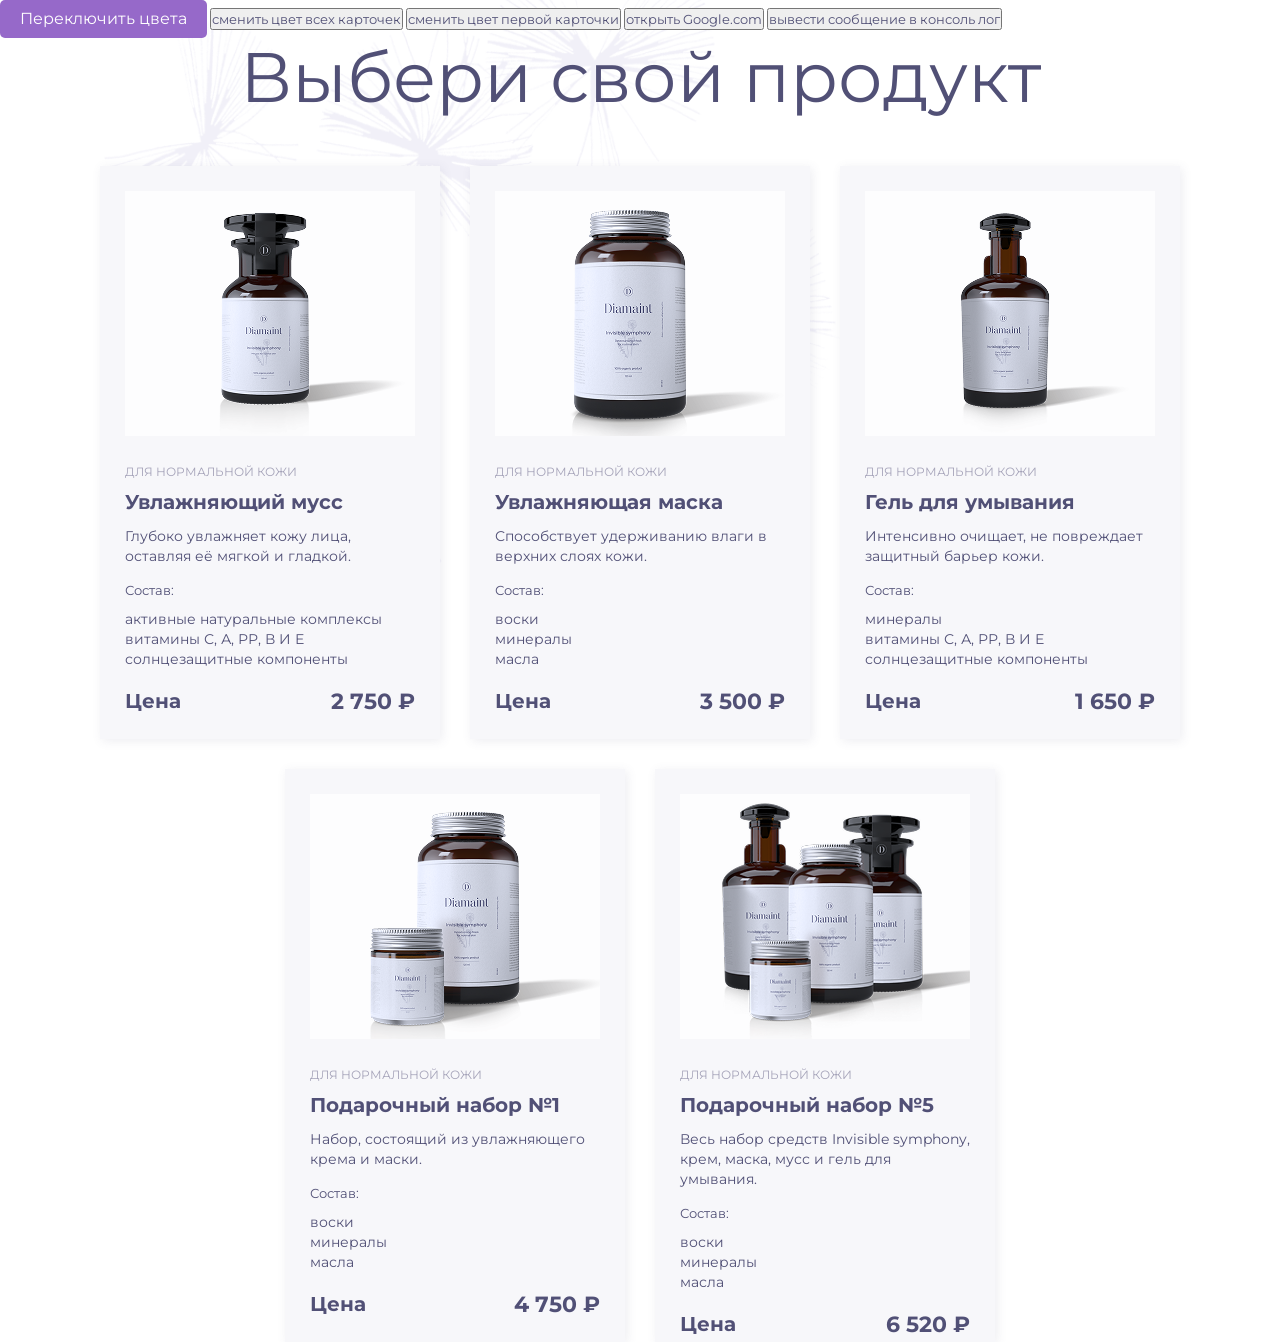
==== index.html @ 0766db38 "homework5update" ====
<!DOCTYPE html>
<html lang="en">
<head>
  <meta charset="UTF-8">
  <meta name="viewport" content="width=device-width, initial-scale=1.0">
  <title>Document</title>
  <link rel="stylesheet" href="/style.css">
  <link rel="preconnect" href="https://fonts.googleapis.com">
  <link rel="preconnect" href="https://fonts.gstatic.com" crossorigin>
  <link href="https://fonts.googleapis.com/css2?family=Barlow+Semi+Condensed:wght@400;800&family=Dancing+Script:wght@400..700&family=Montserrat:ital,wght@0,100..900;1,100..900&display=swap" rel="stylesheet">
</head>
<body>
  <div class="main-title-wrapper">
      <button id="toggle-color-btn">Переключить цвета</button>
      <button id="change-color-all-cards">сменить цвет всех карточек</button>
      <button id="change-color-first-card">сменить цвет первой карточки</button>
      <button id="open-google">открыть Google.com</button>
      <button id="output-console-log">вывести сообщение в консоль лог</button>
    <h1 class="choose-product-text">Выбери свой продукт</h1>
    <ul class="product-card-list">
      <li class="card-container">
        <img src="image/moisturizing-mousse.png" alt="Увлажняющий мусс" width="290" height="245">
        <span class="product-category">для нормальной кожи</span>
        <h2 class="product-name">Увлажняющий мусс</h2>
        <p class="product-description">Глубоко увлажняет кожу лица, оставляя её мягкой и гладкой.</p>
        <span>Состав:</span>
        <ul class="product-compound">
          <li class="product-compound-item">активные натуральные комплексы</li>
          <li class="product-compound-item">витамины С, А, РР, В И Е</li>
          <li class="product-compound-item">солнцезащитные компоненты</li>
        </ul>
        <div class="product-price-container">
          <span class="product-price-label">Цена</span>
          <span class="product-price">2 750 &#8381;</span>
        </div>
      </li>
      <li class="card-container">
        <img src="image/moisturizing-mask.png" alt="Увлажняющая маска" width="290" height="245">
        <span class="product-category">для нормальной кожи</span>
        <h2 class="product-name">Увлажняющая маска</h2>
        <p class="product-description">Способствует удерживанию влаги в верхних слоях кожи.</p>
        <span>Состав:</span>
        <ul class="product-compound">
          <li class="product-compound-item">воски</li>
          <li class="product-compound-item">минералы</li>
          <li class="product-compound-item">масла</li>
        </ul>
        <div class="product-price-container">
          <span class="product-price-label">Цена</span>
          <span class="product-price">3 500 &#8381;</span>
        </div>
      </li>
      <li class="card-container">
        <img src="/image/face-wash.png" alt="Увлажняющий гель" width="290" height="245">
        <span class="product-category">для нормальной кожи</span>
        <h2 class="product-name">Гель для умывания</h2>
        <p class="product-description">Интенсивно очищает, не повреждает защитный барьер кожи.</p>
        <span>Состав:</span>
        <ul class="product-compound">
          <li class="product-compound-item">минералы</li>
          <li class="product-compound-item">витамины С, А, РР, В И Е</li>
          <li class="product-compound-item">солнцезащитные компоненты</li>
        </ul>
        <div class="product-price-container">
          <span class="product-price-label">Цена</span>
          <span class="product-price">1 650 &#8381;</span>
        </div>
      </li>
      <li class="card-container">
        <img src="/image/gift-set-1.png" alt="Увлажняющий крем" width="290" height="245">
        <span class="product-category">для нормальной кожи</span>
        <h2 class="product-name">Подарочный набор №1</h2>
        <p class="product-description">Набор, состоящий из увлажняющего крема и маски.</p>
        <span>Состав:</span>
        <ul class="product-compound">
          <li class="product-compound-item">воски</li>
          <li class="product-compound-item">минералы</li>
          <li class="product-compound-item">масла</li>
        </ul>
        <div class="product-price-container">
          <span class="product-price-label">Цена</span>
          <span class="product-price">4 750 &#8381;</span>
        </div>
      </li>
      <li class="card-container">
        <img src="/image/gift-set-5.png" alt="Подарочный набор" width="290" height="245">
        <span class="product-category">для нормальной кожи</span>
        <h2 class="product-name">Подарочный набор №5</h2>
        <p class="product-description">Весь набор средств Invisible symphony, крем, маска, мусс и гель для умывания.</p>
        <span>Состав:</span>
        <ul class="product-compound">
          <li class="product-compound-item">воски</li>
          <li class="product-compound-item">минералы</li>
          <li class="product-compound-item">масла</li>
        </ul>
        <div class="product-price-container">
          <span class="product-price-label">Цена</span>
          <span class="product-price">6 520 &#8381;</span>
        </div>
      </li>
    </ul>
  </div>
  <script src="main.js"></script>
  <script src="homework5.js"></script>

</body>
</html>
---- style.css ----
* {
  box-sizing: border-box;
  margin: 0;
  padding: 0;
  font-family: 'Montserrat', Arial;
  color: #515076;
  font-size: 13px;
  line-height: 18px;
  font-weight: 400;
  list-style: none;
}

.main-title-wrapper{
  background-repeat: no-repeat;
  background-position: 85px -15px;
  position: absolute;
  width: 1280px;
  background-image: url('../image/background-flowers.png'); 
  background-size: 790px 697px;
}

.choose-product-text {
  font-size: 70px;
  line-height: 78px;
  text-align: center;
  vertical-align: middle;
  margin-top: 0px;
  left: 85px;
  margin-bottom: 50px; 
}

.product-card-list {
  width: 100%;
  display: flex;
  flex-wrap: wrap;
  justify-content: center; 
  gap: 30px; 
  padding: 0 15px; 
}

.card-container {
  flex: 1 1 calc(20% - 30px); 
  max-width: 340px; 
  padding: 25px;
  background-color: #F7F7FA;
  box-shadow: 2px 2px 10px 0px rgba(81, 80, 118, 0.1);
  height: 573px; 
}

.product-category {
  font-weight: 400;
  font-size: 12px;
  line-height: 24px;
  text-transform: uppercase;
  color: #A5A3B9;
  margin-top: 30px;
  margin-bottom: 5px;
  display: block;
}

.product-name {
  font-weight: 700;
  font-size: 20px;
  line-height: 27px;
  color: #515076;
  margin-bottom: 5px;
}

.product-description {
  margin-bottom: 15px;
}

.product-compound {
  margin-top: 5px;
  list-style: circle;
}

.product-compound-item {
  margin-left: 0px;
  list-style: none;
}

.product-compound-item::before {
  display: inline-block;
  margin-right: 8px;
  width: 6px;
  height: 6px;
  border-radius: 50%;
  border: 1px solid #515076;
  position: relative;
  top: 0.5px;
}

.product-price-container {
  margin-top: 25px;
  display: flex;
  justify-content: space-between;
}

.product-price-label,
.product-price {
  font-weight: 700;
  font-size: 20px;
  line-height: 24px;
}


.product-card-list {
  margin-top: 110px; 
}

.card-container {
  height: 573px; 
}

.product-category {
  margin-top: 20px; 
}

.product-description {
  font-size: 14px; 
  line-height: 20px; 
}

.product-compound-item {
  font-size: 14px; 
  line-height: 20px; 
}

.product-price {
  font-size: 22px; 
  line-height: 26px; 
}


.product-category {
  margin-top: 20px; 
}

.product-name {
  margin-bottom: 10px; 
}

.product-description {
  margin-bottom: 15px; 
}

.product-compound {
  margin-top: 10px; 
}

.product-price-container {
  margin-top: 20px; 
}


.product-card-list {
  display: grid;
  grid-template-columns: repeat(5, 1fr);
  grid-template-rows: repeat(2, auto);
  gap: 30px;
  justify-content: center; 
}

.card-container:nth-child(4),
.card-container:nth-child(5) {
  grid-row: 2;}

.product-card-list {
  margin: 0 auto; 
  max-width: 1110px; 
}
.product-card-list {
  display: flex;
  flex-wrap: wrap;
  justify-content: center; 
  gap: 30px; 
  padding: 0 15px;}
.bg-purple {
    background-color: #9669c9ff;
}

.bg-green {
    background-color: #00FF00;
}
.text-white {
    color: #fff;
}
.text-black {
    color: #000;
}
.card-container.green-bg { background-color: #00FF00;

}
.alternative-theme {
    background-color: #00FF00;
    color: #000;
}
#toggle-color-btn {
    padding: 10px 20px;
    border: none;
    border-radius: 5px;
    cursor: pointer;
    font-size: 16px;
    transition: all 0.3s ease;
    background-color: #9669c9ff;
    color: #fff;
  }
  .card-container.purple-bg {
    background-color: #9669c9ff;
}
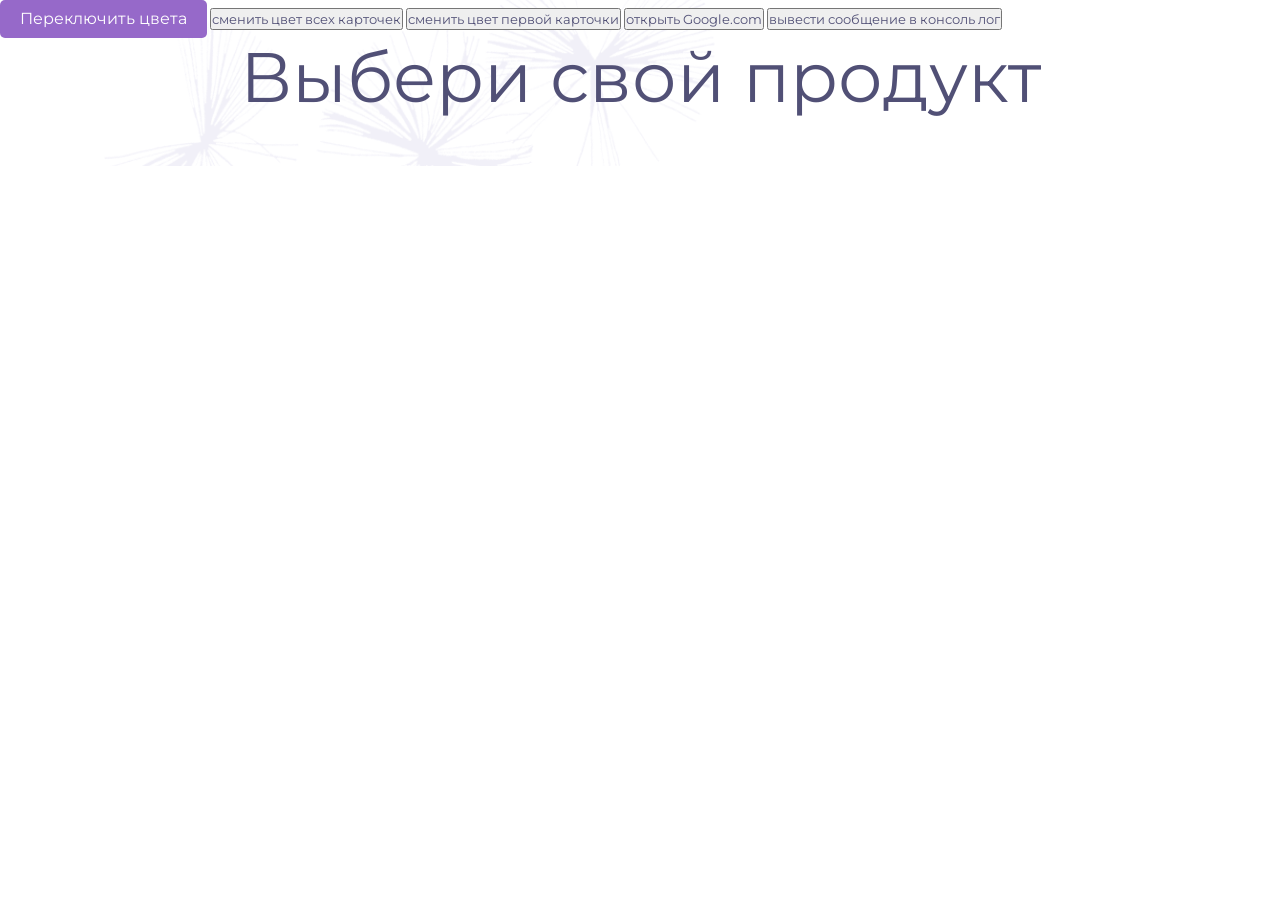
==== commit c97de928: "UpHomework#8" ====
--- a/index.html
+++ b/index.html
@@ -11,97 +11,34 @@
 </head>
 <body>
   <div class="main-title-wrapper">
-      <button id="toggle-color-btn">Переключить цвета</button>
-      <button id="change-color-all-cards">сменить цвет всех карточек</button>
-      <button id="change-color-first-card">сменить цвет первой карточки</button>
-      <button id="open-google">открыть Google.com</button>
-      <button id="output-console-log">вывести сообщение в консоль лог</button>
+    <button id="toggle-color-btn">Переключить цвета</button>
+    <button id="change-color-all-cards">сменить цвет всех карточек</button>
+    <button id="change-color-first-card">сменить цвет первой карточки</button>
+    <button id="open-google">открыть Google.com</button>
+    <button id="output-console-log">вывести сообщение в консоль лог</button>
     <h1 class="choose-product-text">Выбери свой продукт</h1>
-    <ul class="product-card-list">
+    <template id="product-card-template">
       <li class="card-container">
-        <img src="image/moisturizing-mousse.png" alt="Увлажняющий мусс" width="290" height="245">
-        <span class="product-category">для нормальной кожи</span>
-        <h2 class="product-name">Увлажняющий мусс</h2>
-        <p class="product-description">Глубоко увлажняет кожу лица, оставляя её мягкой и гладкой.</p>
+        <img class="product-image" width="290" height="245">
+        <span class="product-category"></span>
+        <h2 class="product-name"></h2>
+        <p class="product-description"></p>
         <span>Состав:</span>
         <ul class="product-compound">
-          <li class="product-compound-item">активные натуральные комплексы</li>
-          <li class="product-compound-item">витамины С, А, РР, В И Е</li>
-          <li class="product-compound-item">солнцезащитные компоненты</li>
+          <li class="product-compound-item"></li>
+          <li class="product-compound-item"></li>
+          <li class="product-compound-item"></li>
         </ul>
         <div class="product-price-container">
           <span class="product-price-label">Цена</span>
-          <span class="product-price">2 750 &#8381;</span>
+          <span class="product-price"></span>
         </div>
       </li>
-      <li class="card-container">
-        <img src="image/moisturizing-mask.png" alt="Увлажняющая маска" width="290" height="245">
-        <span class="product-category">для нормальной кожи</span>
-        <h2 class="product-name">Увлажняющая маска</h2>
-        <p class="product-description">Способствует удерживанию влаги в верхних слоях кожи.</p>
-        <span>Состав:</span>
-        <ul class="product-compound">
-          <li class="product-compound-item">воски</li>
-          <li class="product-compound-item">минералы</li>
-          <li class="product-compound-item">масла</li>
-        </ul>
-        <div class="product-price-container">
-          <span class="product-price-label">Цена</span>
-          <span class="product-price">3 500 &#8381;</span>
-        </div>
-      </li>
-      <li class="card-container">
-        <img src="/image/face-wash.png" alt="Увлажняющий гель" width="290" height="245">
-        <span class="product-category">для нормальной кожи</span>
-        <h2 class="product-name">Гель для умывания</h2>
-        <p class="product-description">Интенсивно очищает, не повреждает защитный барьер кожи.</p>
-        <span>Состав:</span>
-        <ul class="product-compound">
-          <li class="product-compound-item">минералы</li>
-          <li class="product-compound-item">витамины С, А, РР, В И Е</li>
-          <li class="product-compound-item">солнцезащитные компоненты</li>
-        </ul>
-        <div class="product-price-container">
-          <span class="product-price-label">Цена</span>
-          <span class="product-price">1 650 &#8381;</span>
-        </div>
-      </li>
-      <li class="card-container">
-        <img src="/image/gift-set-1.png" alt="Увлажняющий крем" width="290" height="245">
-        <span class="product-category">для нормальной кожи</span>
-        <h2 class="product-name">Подарочный набор №1</h2>
-        <p class="product-description">Набор, состоящий из увлажняющего крема и маски.</p>
-        <span>Состав:</span>
-        <ul class="product-compound">
-          <li class="product-compound-item">воски</li>
-          <li class="product-compound-item">минералы</li>
-          <li class="product-compound-item">масла</li>
-        </ul>
-        <div class="product-price-container">
-          <span class="product-price-label">Цена</span>
-          <span class="product-price">4 750 &#8381;</span>
-        </div>
-      </li>
-      <li class="card-container">
-        <img src="/image/gift-set-5.png" alt="Подарочный набор" width="290" height="245">
-        <span class="product-category">для нормальной кожи</span>
-        <h2 class="product-name">Подарочный набор №5</h2>
-        <p class="product-description">Весь набор средств Invisible symphony, крем, маска, мусс и гель для умывания.</p>
-        <span>Состав:</span>
-        <ul class="product-compound">
-          <li class="product-compound-item">воски</li>
-          <li class="product-compound-item">минералы</li>
-          <li class="product-compound-item">масла</li>
-        </ul>
-        <div class="product-price-container">
-          <span class="product-price-label">Цена</span>
-          <span class="product-price">6 520 &#8381;</span>
-        </div>
-      </li>
-    </ul>
+    </template>
+    <ul class="product-card-list"></ul>
   </div>
   <script src="main.js"></script>
-  <script src="homework5.js"></script>
-
+  <script src="products-data.js" type="module"></script>
+  <script src="homework-8.js" type="module"></script>
 </body>
 </html>
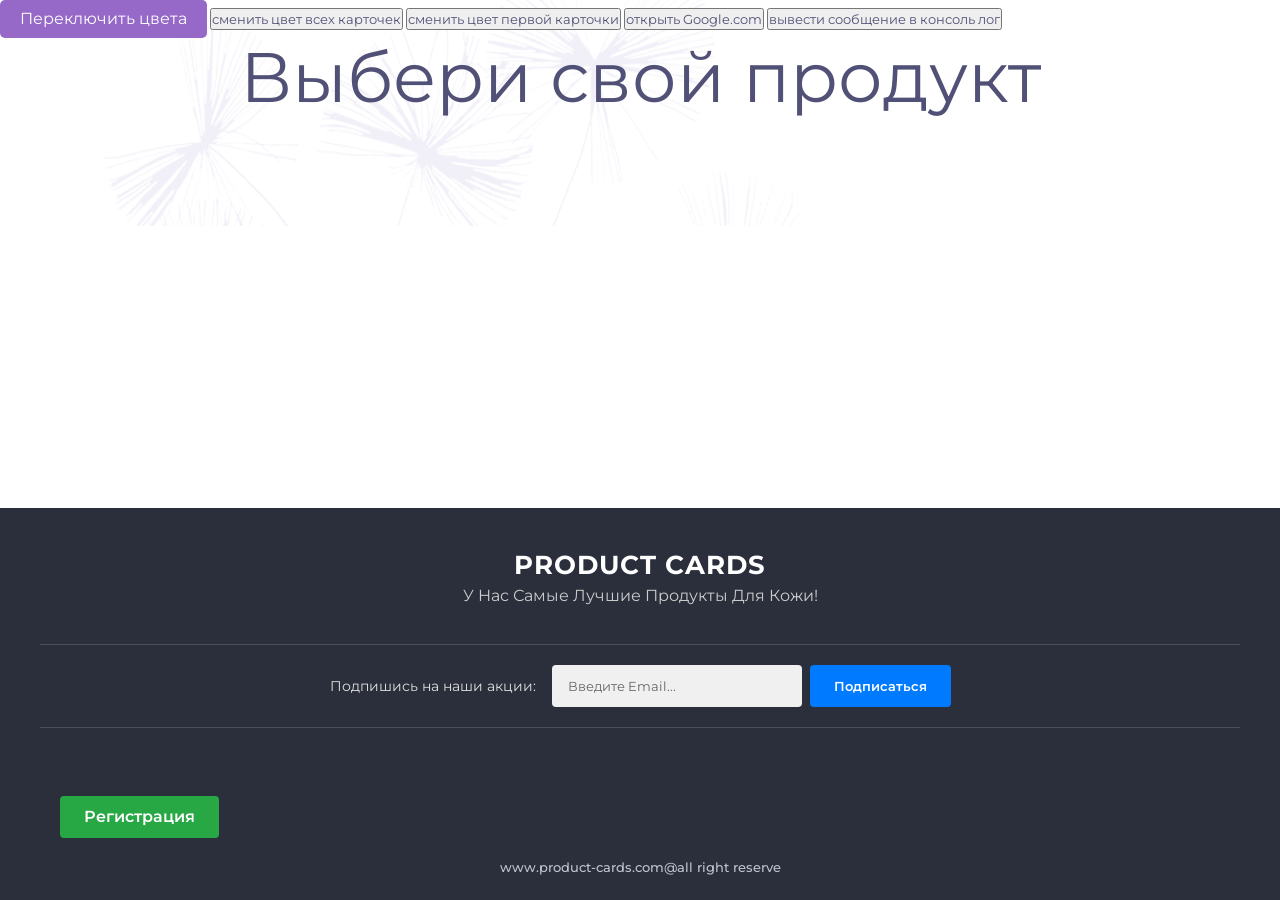
==== commit 72fdbbb6: "homework#9" ====
--- a/index.html
+++ b/index.html
@@ -20,14 +20,11 @@
     <template id="product-card-template">
       <li class="card-container">
         <img class="product-image" width="290" height="245">
-        <span class="product-category"></span>
+        <span class="product-category">для нормальной кожи</span>
         <h2 class="product-name"></h2>
         <p class="product-description"></p>
         <span>Состав:</span>
         <ul class="product-compound">
-          <li class="product-compound-item"></li>
-          <li class="product-compound-item"></li>
-          <li class="product-compound-item"></li>
         </ul>
         <div class="product-price-container">
           <span class="product-price-label">Цена</span>
@@ -37,8 +34,126 @@
     </template>
     <ul class="product-card-list"></ul>
   </div>
+  <footer class="footer">
+    <div class="footer-container">
+      <div class="footer-header">
+        <h2>Product Cards</h2>
+        <p>У Нас Самые Лучшие Продукты Для Кожи!</p>
+      </div>
+      <div class="subscription">
+        <span>Подпишись на наши акции:</span>
+        <form class="subscription-form" action="#" method="post">
+          <label for="email-subscribe" class="visually-hidden">Email для подписки</label>
+          <input type="email" id="email-subscribe" name="email" placeholder="Введите Email..." required>
+          <button type="submit">Подписаться</button>
+        </form>
+      </div>
+      <button id="registration-btn" class="registration-btn">Регистрация</button>
+      <div class="footer-bottom">
+        <p class="domain">www.product-cards.com@all right reserve</p>
+      </div>
+    </div>
+  </footer>
+  <div class="modal" id="registrationModal">
+    <div class="modal-overlay"></div>
+    <div class="modal-content">
+      <button class="modal-close" aria-label="Закрыть">&times;</button>
+      <h2 class="modal-title">Регистрация</h2>
+      <form class="modal-form" id="registrationForm" novalidate>
+        <div class="form-row">
+          <div class="form-group">
+            <label for="first-name">Имя <span class="required">*</span></label>
+            <input 
+              type="text" 
+              id="first-name" 
+              name="firstName" 
+              placeholder="Введите ваше имя"
+              required
+              minlength="2"
+              maxlength="50"
+              pattern="[A-Za-zА-Яа-я\-]+"
+              title="Только буквы и дефис"
+            >
+            <div class="error-message" id="firstNameError"></div>
+          </div>
+          <div class="form-group">
+            <label for="last-name">Фамилия <span class="required">*</span></label>
+            <input 
+              type="text" 
+              id="last-name" 
+              name="lastName" 
+              placeholder="Введите вашу фамилию"
+              required
+              minlength="2"
+              maxlength="50"
+              pattern="[A-Za-zА-Яа-я\-]+"
+              title="Только буквы и дефис"
+            >
+            <div class="error-message" id="lastNameError"></div>
+          </div>
+        </div>
+        <div class="form-group">
+          <label for="birth-date">Дата рождения <span class="required">*</span></label>
+          <input 
+            type="date" 
+            id="birth-date" 
+            name="birthDate" 
+            required
+            max="2024-12-31"
+            min="1900-01-01"
+          >
+          <div class="error-message" id="birthDateError"></div>
+        </div>
+        <div class="form-group">
+          <label for="login">Логин <span class="required">*</span></label>
+          <input 
+            type="text" 
+            id="login" 
+            name="login" 
+            placeholder="Придумайте логин (мин. 4 символа)"
+            required
+            minlength="4"
+            maxlength="20"
+            pattern="[a-zA-Z0-9_]+"
+            title="Только латинские буквы, цифры и знак подчеркивания"
+          >
+          <div class="error-message" id="loginError"></div>
+        </div>
+        <div class="form-row">
+          <div class="form-group">
+            <label for="password">Пароль <span class="required">*</span></label>
+            <input 
+              type="password" 
+              id="password" 
+              name="password" 
+              placeholder="Минимум 6 символов"
+              required
+              minlength="6"
+              pattern="^(?=.*[A-Za-z])(?=.*\d)[A-Za-z\d]{6,}$"
+              title="Минимум 6 символов, хотя бы одна буква и одна цифра"
+            >
+            <div class="error-message" id="passwordError"></div>
+          </div>
+          <div class="form-group">
+            <label for="confirm-password">Подтверждение пароля <span class="required">*</span></label>
+            <input 
+              type="password" 
+              id="confirm-password" 
+              name="confirmPassword" 
+              placeholder="Повторите пароль"
+              required
+              minlength="6"
+            >
+            <div class="error-message" id="confirmPasswordError"></div>
+          </div>
+        </div>
+        <button type="submit" class="modal-submit">Зарегистрироваться</button>
+      </form>
+    </div>
+  </div>
   <script src="main.js"></script>
   <script src="products-data.js" type="module"></script>
   <script src="homework-8.js" type="module"></script>
+  <script src="homework-9.js" type="module"></script>
 </body>
 </html>
--- a/style.css
+++ b/style.css
@@ -10,13 +10,19 @@
   list-style: none;
 }
 
-.main-title-wrapper{
+body {
+  min-height: 100vh;
+  display: flex;
+  flex-direction: column;
+}
+
+.main-title-wrapper {
   background-repeat: no-repeat;
   background-position: 85px -15px;
-  position: absolute;
   width: 1280px;
   background-image: url('../image/background-flowers.png'); 
   background-size: 790px 697px;
+  margin: 0 auto; 
 }
 
 .choose-product-text {
@@ -30,12 +36,13 @@
 }
 
 .product-card-list {
-  width: 100%;
   display: flex;
   flex-wrap: wrap;
   justify-content: center; 
   gap: 30px; 
-  padding: 0 15px; 
+  padding: 0 15px;
+  margin: 110px auto 0; 
+  max-width: 1110px; 
 }
 
 .card-container {
@@ -47,13 +54,24 @@
   height: 573px; 
 }
 
+.product-card-list {
+  display: grid;
+  grid-template-columns: repeat(5, 1fr);
+  gap: 30px;
+}
+
+.card-container:nth-child(4),
+.card-container:nth-child(5) {
+  grid-row: 2;
+}
+
 .product-category {
   font-weight: 400;
   font-size: 12px;
   line-height: 24px;
   text-transform: uppercase;
   color: #A5A3B9;
-  margin-top: 30px;
+  margin-top: 20px; 
   margin-bottom: 5px;
   display: block;
 }
@@ -63,24 +81,28 @@
   font-size: 20px;
   line-height: 27px;
   color: #515076;
-  margin-bottom: 5px;
+  margin-bottom: 10px; 
 }
 
 .product-description {
   margin-bottom: 15px;
+  font-size: 14px; 
+  line-height: 20px; 
 }
 
 .product-compound {
-  margin-top: 5px;
-  list-style: circle;
+  margin-top: 10px; 
 }
 
 .product-compound-item {
   margin-left: 0px;
   list-style: none;
+  font-size: 14px; 
+  line-height: 20px; 
 }
 
 .product-compound-item::before {
+  content: '';
   display: inline-block;
   margin-right: 8px;
   width: 6px;
@@ -88,124 +110,333 @@
   border-radius: 50%;
   border: 1px solid #515076;
   position: relative;
-  top: 0.5px;
+  top: -1px;
 }
 
 .product-price-container {
-  margin-top: 25px;
+  margin-top: 20px; 
   display: flex;
   justify-content: space-between;
 }
 
-.product-price-label,
-.product-price {
+.product-price-label {
   font-weight: 700;
   font-size: 20px;
   line-height: 24px;
 }
 
-
-.product-card-list {
-  margin-top: 110px; 
-}
-
-.card-container {
-  height: 573px; 
-}
-
-.product-category {
-  margin-top: 20px; 
-}
-
-.product-description {
-  font-size: 14px; 
-  line-height: 20px; 
-}
-
-.product-compound-item {
-  font-size: 14px; 
-  line-height: 20px; 
-}
-
 .product-price {
+  font-weight: 700;
   font-size: 22px; 
   line-height: 26px; 
 }
 
-
-.product-category {
-  margin-top: 20px; 
-}
-
-.product-name {
-  margin-bottom: 10px; 
-}
-
-.product-description {
-  margin-bottom: 15px; 
-}
-
-.product-compound {
-  margin-top: 10px; 
-}
-
-.product-price-container {
-  margin-top: 20px; 
-}
-
-
-.product-card-list {
-  display: grid;
-  grid-template-columns: repeat(5, 1fr);
-  grid-template-rows: repeat(2, auto);
-  gap: 30px;
-  justify-content: center; 
-}
-
-.card-container:nth-child(4),
-.card-container:nth-child(5) {
-  grid-row: 2;}
-
-.product-card-list {
-  margin: 0 auto; 
-  max-width: 1110px; 
-}
-.product-card-list {
+.bg-purple {
+  background-color: #9669c9ff;
+}
+
+.bg-green {
+  background-color: #00FF00;
+}
+
+.text-white {
+  color: #fff;
+}
+
+.text-black {
+  color: #000;
+}
+
+.card-container.green-bg { 
+  background-color: #00FF00;
+}
+
+.alternative-theme {
+  background-color: #00FF00;
+  color: #000;
+}
+
+#toggle-color-btn {
+  padding: 10px 20px;
+  border: none;
+  border-radius: 5px;
+  cursor: pointer;
+  font-size: 16px;
+  transition: all 0.3s ease;
+  background-color: #9669c9ff;
+  color: #fff;
+}
+
+.card-container.purple-bg {
+  background-color: #9669c9ff;
+}
+
+.footer {
+  background-color: #2a2f3b;
+  color: #ffffff;
+  padding: 48px 20px 24px;
+  margin-top: auto; 
+  width: 100%;
+}
+
+.footer-container {
+  max-width: 1200px;
+  margin: 0 auto;
+}
+
+.footer-header {
+  text-align: center;
+  margin-bottom: 40px;
+}
+
+.footer-header h2 {
+  font-size: 2rem;
+  font-weight: 700;
+  letter-spacing: 1px;
+  margin-bottom: 12px;
+  text-transform: uppercase;
+  color: #ffffff; 
+}
+
+.footer-header p {
+  font-size: 1.25rem;
+  color: #cccccc;
+}
+
+.subscription {
   display: flex;
   flex-wrap: wrap;
-  justify-content: center; 
-  gap: 30px; 
-  padding: 0 15px;}
-.bg-purple {
-    background-color: #9669c9ff;
-}
-
-.bg-green {
-    background-color: #00FF00;
-}
-.text-white {
-    color: #fff;
-}
-.text-black {
-    color: #000;
-}
-.card-container.green-bg { background-color: #00FF00;
-
-}
-.alternative-theme {
-    background-color: #00FF00;
-    color: #000;
-}
-#toggle-color-btn {
-    padding: 10px 20px;
-    border: none;
-    border-radius: 5px;
-    cursor: pointer;
-    font-size: 16px;
-    transition: all 0.3s ease;
-    background-color: #9669c9ff;
-    color: #fff;
-  }
-  .card-container.purple-bg {
-    background-color: #9669c9ff;
+  justify-content: center;
+  align-items: center;
+  gap: 16px;
+  margin-bottom: 48px;
+  padding: 20px 0;
+  border-top: 1px solid #4a4f5c;
+  border-bottom: 1px solid #4a4f5c;
+}
+
+.subscription span {
+  font-size: 1.1rem;
+  color: #e0e0e0;
+  white-space: nowrap;
+}
+
+.subscription-form {
+  display: flex;
+  flex-wrap: wrap;
+  justify-content: center;
+  gap: 8px;
+}
+
+.subscription-form input[type="email"] {
+  padding: 12px 16px;
+  min-width: 250px;
+  border: none;
+  border-radius: 4px;
+  font-size: 1rem;
+  background-color: #f0f0f0;
+  color: #333; 
+}
+
+.subscription-form input[type="email"]::placeholder {
+  color: #666;
+}
+
+.subscription-form button {
+  padding: 12px 24px;
+  background-color: #007bff;
+  color: white;
+  border: none;
+  border-radius: 4px;
+  font-size: 1rem;
+  font-weight: 600;
+  cursor: pointer;
+  transition: background-color 0.2s;
+}
+
+.subscription-form button:hover {
+  background-color: #0056b3;
+}
+
+.footer-bottom {
+  text-align: center;
+  color: #a0a4af;
+  font-size: 0.95rem;
+}
+
+.footer-bottom .domain {
+  font-weight: 500;
+  color: #c0c4cf;
+}
+
+.visually-hidden {
+  position: absolute;
+  width: 1px;
+  height: 1px;
+  margin: -1px;
+  padding: 0;
+  overflow: hidden;
+  border: 0;
+}
+
+.registration-btn {
+  padding: 12px 24px;
+  background-color: #28a745;
+  color: white;
+  border: none;
+  border-radius: 4px;
+  font-size: 16px;
+  font-weight: 600;
+  cursor: pointer;
+  transition: background-color 0.3s;
+  margin: 20px;
+}
+
+.registration-btn:hover {
+  background-color: #218838;
+}
+.modal {
+  display: none;
+  position: fixed;
+  top: 0;
+  left: 0;
+  width: 100%;
+  height: 100%;
+  z-index: 1000;
+}
+
+.modal-showed {
+  display: block;
+}
+
+.modal-overlay {
+  position: absolute;
+  top: 0;
+  left: 0;
+  width: 100%;
+  height: 100%;
+  background-color: rgba(0, 0, 0, 0.5); 
+  backdrop-filter: blur(3px); 
+}
+
+.modal-content {
+  position: absolute;
+  top: 50%;
+  left: 50%;
+  transform: translate(-50%, -50%);
+  background-color: white;
+  padding: 25px 20px 20px;
+  border-radius: 8px;
+  max-width: 400px;
+  width: 90%;
+  max-height: 90vh;
+  overflow-y: auto;
+  box-shadow: 0 4px 20px rgba(0, 0, 0, 0.2);
+  z-index: 1001;
+}
+
+.modal-close {
+  position: absolute;
+  top: 8px;
+  right: 12px;
+  background: none;
+  border: none;
+  font-size: 24px;
+  line-height: 1;
+  cursor: pointer;
+  color: #666;
+  padding: 5px;
+  transition: color 0.3s;
+}
+
+.modal-close:hover {
+  color: #000;
+}
+
+.modal-title {
+  font-size: 20px;
+  margin-bottom: 15px;
+  color: #333;
+  text-align: center;
+}
+
+.modal-form {
+  display: flex;
+  flex-direction: column;
+  gap: 10px;
+}
+
+.form-row {
+  display: flex;
+  gap: 10px;
+  margin-bottom: 0;
+}
+
+.form-row .form-group {
+  flex: 1;
+}
+
+.form-group {
+  display: flex;
+  flex-direction: column;
+  gap: 3px;
+  margin-bottom: 0;
+}
+
+.form-group label {
+  font-size: 13px;
+  font-weight: 600;
+  color: #555;
+}
+
+.form-group input {
+  padding: 8px 10px;
+  border: 1px solid #ddd;
+  border-radius: 4px;
+  font-size: 13px;
+  transition: border-color 0.3s;
+  width: 100%;
+  box-sizing: border-box;
+}
+
+.form-group input:focus {
+  outline: none;
+  border-color: #007bff;
+}
+
+.form-group input.error {
+  border-color: #dc3545;
+}
+
+.form-group input.valid {
+  border-color: #28a745;
+}
+
+.error-message {
+  color: #dc3545;
+  font-size: 11px;
+  margin-top: 2px;
+  min-height: 15px;
+}
+
+.modal-submit {
+  padding: 10px;
+  background-color: #007bff;
+  color: white;
+  border: none;
+  border-radius: 4px;
+  font-size: 14px;
+  font-weight: 600;
+  cursor: pointer;
+  transition: background-color 0.3s;
+  margin-top: 8px;
+  width: 100%;
+}
+
+.modal-submit:hover {
+  background-color: #0056b3;
+}
+
+body.modal-open {
+  overflow: hidden;
 }
